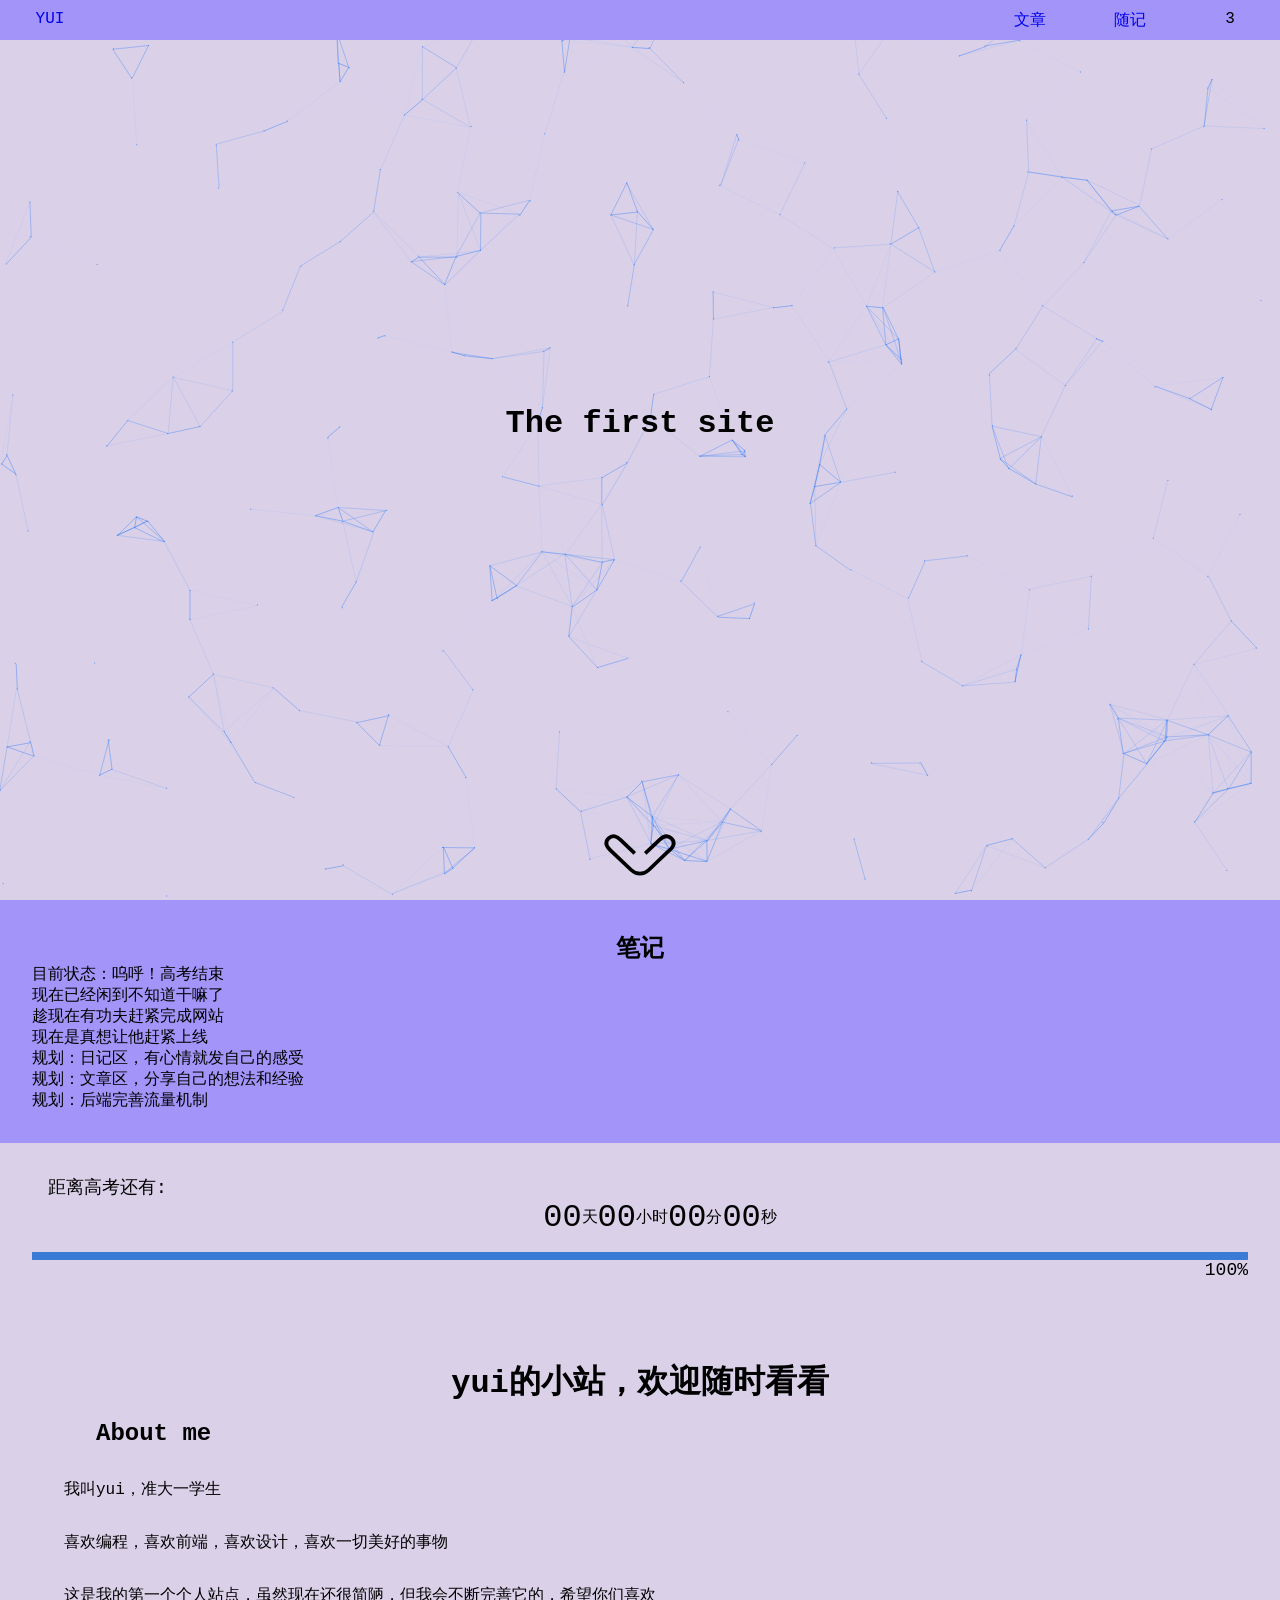
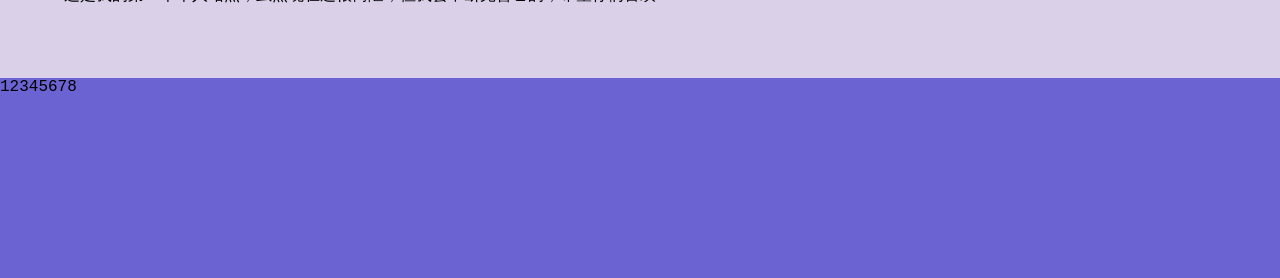
==== index.html @ 3488975b "6" ====
<!DOCTYPE html>
<html xmlns="http://www.w3.org/1999/xhtml" lang="zh">

<head>
    <meta http-equiv="Content-Type" content="text/html; charset=utf-8">
    <link rel="stylesheet" type="text/css" href="/css/animations.css">
    <link rel="stylesheet" type="text/css" href="/css/basic.css">
    <link rel="stylesheet" type="text/css" href="/css/main.css">
    <script type="text/javascript" src="/js/js.js" defer></script>
    <script type="text/javascript" src="/js/daojishi.js" defer></script>
    <title>yui9889</title>
</head>

<body>
    <div class="topnav">
        <ul class="topnav-ul">
            <li style="float: left"><a href="/">YUI</a></li>
            <li>3</li>
            <li><a href="/sayings">随记</a></li>
            <li><a href="/post">文章</a></li>
        </ul>
    </div>


    <div class="wealcome-section">
        <canvas id="cas"></canvas>
        <h1>The first site</h1>
        <img class="wave-arror" src="/img/wave_arrow down.svg" alt="arrow">
    </div>


    <div class="main">
        <div class="active-tip">
            <h2>笔记</h2>
            <p>目前状态：呜呼！高考结束</p>
            <p>现在已经闲到不知道干嘛了</p>
            <p>趁现在有功夫赶紧完成网站</p>
            <p>现在是真想让他赶紧上线</p>
            <p>规划：日记区，有心情就发自己的感受</p>
            <p>规划：文章区，分享自己的想法和经验</p>
            <p>规划：后端完善流量机制</p>
        </div>

        <div class="time-count-down">
            <p >距离高考还有:</p>
            <div class="time-count">
                <p>
                <span class="count-down" id="days">00</span>天
                <span class="count-down" id="hours">00</span>小时
                <span class="count-down" id="minutes">00</span>分
                <span class="count-down" id="seconds">00</span>秒
                </p>
            </div>
            <div class="progress-bar">
                <div id="progress-fill"></div>
            </div>
            <p style="text-align: right;" id="progress-percent">00</p>
        </div>
        <div class="about-me">
            <h2>yui的小站，欢迎随时看看</h2>
            <h3>About me</h3>
            <p>我叫yui，准大一学生</p>
            <p>喜欢编程，喜欢前端，喜欢设计，喜欢一切美好的事物</p>
            <p>这是我的第一个个人站点，虽然现在还很简陋，但我会不断完善它的，希望你们喜欢</p>
        </div>
    </div>
    <div class="footer">
        <p>12345678</p>
    </div>
</body>

</html>
---- css/animations.css ----
@keyframes arror-slow-wave {
    from {
        transform: translate(0,-10px);
    }
    to {
        transform: translate(0,10px);
    }
}

@-webkit-keyframes arror-slow-wave {
    /* Safari and Chrome */
    from {
        -webkit-transform: translate(0,-10px);
    }
    to {
        -webkit-transform: translate(0,10px);
    }
}

@keyframes tip-movein-left {
    from {
        transform: translate(-100vw,0);
    }
    to {
        transform: translate(0,0);
    }
}

@-webkit-keyframes tip-movein-left {
    /* Safari and Chrome */
    from {
        -webkit-transform: translate(-100vw,0);
    }
    to {
        -webkit-transform: translate(0,0);
    }
}

@keyframes tip-movein-right {
    from {
        transform: translate(100vw,0);
    }
    to {
        transform: translate(0,0);
    }
}

@-webkit-keyframes tip-movein-right {
    /* Safari and Chrome */
    from {
        -webkit-transform: translate(100vw,0);
    }
    to {
        -webkit-transform: translate(0,0);
    }
}
---- css/basic.css ----
* {
    padding: 0;
    margin: 0;
}

h1,
h2,
h3,
h4,
h5,
h6,
li {
    text-align: center;
}

body {
    display: grid;
    grid-template-rows: auto 1fr auto;
    /* wealcome-section
        main 
       footer */
    background-size: 100vw 100vh;
    font-family: Menlo, Monaco, 'Courier New', monospace;
    /* background-image: url(/img/background-by-lowpoly.png); */
    background-color: #dad1e9;
    /* background-color: #bbff0f; */
}

a:link {
    text-decoration: none;
}

a:visited {
    text-decoration: none;
}

a:hover {
    text-decoration: none;
    color: #000000;
}

a:active {
    text-decoration: none;
}

/* 以上为初始化 */

/* 菜单栏 */
.topnav{
    z-index: 3;
    position: fixed;
    top: 0;
    left: 0;
}

.topnav-ul {
    list-style-type: none;
    height: 40px;
    width: 100vw;
    background-color: #A294F9;
}

.topnav-ul>li {
    width: 40px;
    height: 20px;
    padding: 10px 30px;
    float: right;
    display: block;
    transition: background-color 0.1s ease-in;
}

.topnav-ul>li:hover {
    background-color: #664fff;
}


/* 固定模版主题内容 */

/* 欢迎页面 */

.wealcome-section {
    grid-row: 1;
}

.wealcome-section>h1 {
    /* 大标题 */
    top: 45vh;
    width: 100vw;
    position: absolute;
}
#cas {
    /* 背景动画画布 */
    /* 使用动画js.js */
    position: absolute;
    top: 0;
    left: 0;
    z-index: -1;
}

/* 主体 */

.main {
    grid-row: 2;
}

.tip {
    /* border-radius: 8px; */
    transition: all 0.3s ease;
    /* position: relative; */
}


.tip:hover {
    background-color: #a294f9;
    transform: translateY(-4px);
    box-shadow: 0px 2px 8px 0;
}

/* 脚注 */

.footer {
    grid-row: 3;
    height: 200px;
    margin-top: 40px;
    background-color: #6c63d2;
}
---- css/main.css ----
.wealcome-section{
    width: 100vw;
    height: 100vh;
    /* 标题文本居中 */
    display: flex;
    justify-content: center;
    align-items: center;
}

.wave-arror {
    top: 90vh;
    width: 100%;
    height: 10vh;
    position: absolute;
    animation: arror-slow-wave 0.5s ease-in;
    animation-iteration-count: infinite;
    animation-direction: alternate;
}
/* 上栏 */

.active-tips>div {
    height: 200px;
    overflow: auto;
}

.active-tip {
    background-color: #A294F9;
    /* animation: tip-movein-left 1s; */
}

/* main */
.main>div{
    padding: 32px;
}

/* 倒计时 */
.time{
    background-color: #4237c4;
}

.time-count-down>p{
    margin-left: 16px;
    font-size: large;
}

.time-count>p{
    margin-left: 40px;
    /* 文本居中 */
    display: flex;
    justify-content: center;
    align-items: center;
}

.count-down{
    font-size: xx-large;
}

.progress-bar{
    width: 100%;
    height: 8px;
    margin-top: 16px;
    background-color: aliceblue;
}

#progress-fill{
    height: 8px;
    font-size: xx-small;
}

/* 个人介绍 */
.about-me>h2{
    font-size: xx-large;
    margin-top: 16px;
    /* margin-left: 64px; */
    text-align: center;
}

.about-me>h3{
    font-size: x-large;
    margin-top: 16px;
    margin-left: 64px;
    text-align: left;
}

.about-me>p{
    margin-left: 32px;
    margin-top: 32px;
    text-align: left;
}
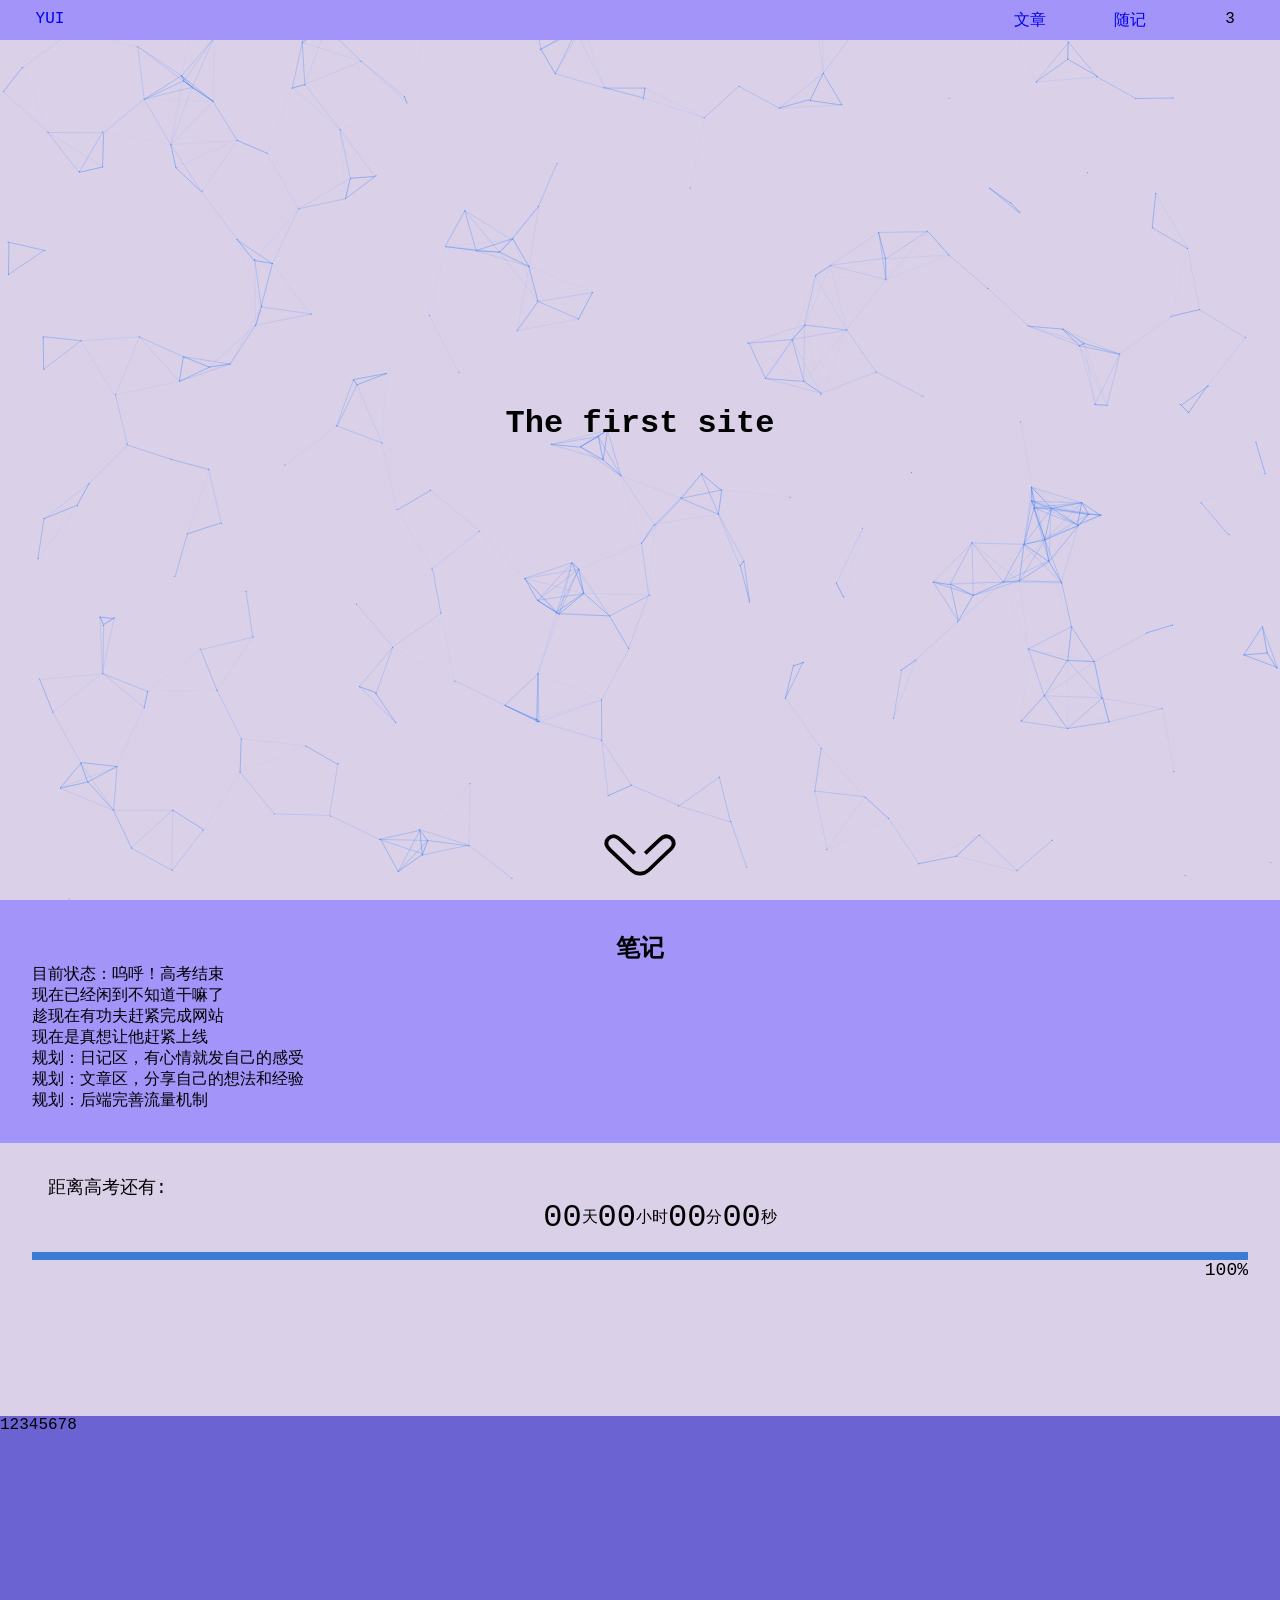
==== commit d7caddd3: "7" ====
--- a/index.html
+++ b/index.html
@@ -57,11 +57,11 @@
             <p style="text-align: right;" id="progress-percent">00</p>
         </div>
         <div class="about-me">
-            <h2>yui的小站，欢迎随时看看</h2>
+            <!-- <h2>yui的小站，欢迎随时看看</h2>
             <h3>About me</h3>
             <p>我叫yui，准大一学生</p>
             <p>喜欢编程，喜欢前端，喜欢设计，喜欢一切美好的事物</p>
-            <p>这是我的第一个个人站点，虽然现在还很简陋，但我会不断完善它的，希望你们喜欢</p>
+            <p>这是我的第一个个人站点，虽然现在还很简陋，但我会不断完善它的，希望你们喜欢</p> -->
         </div>
     </div>
     <div class="footer">
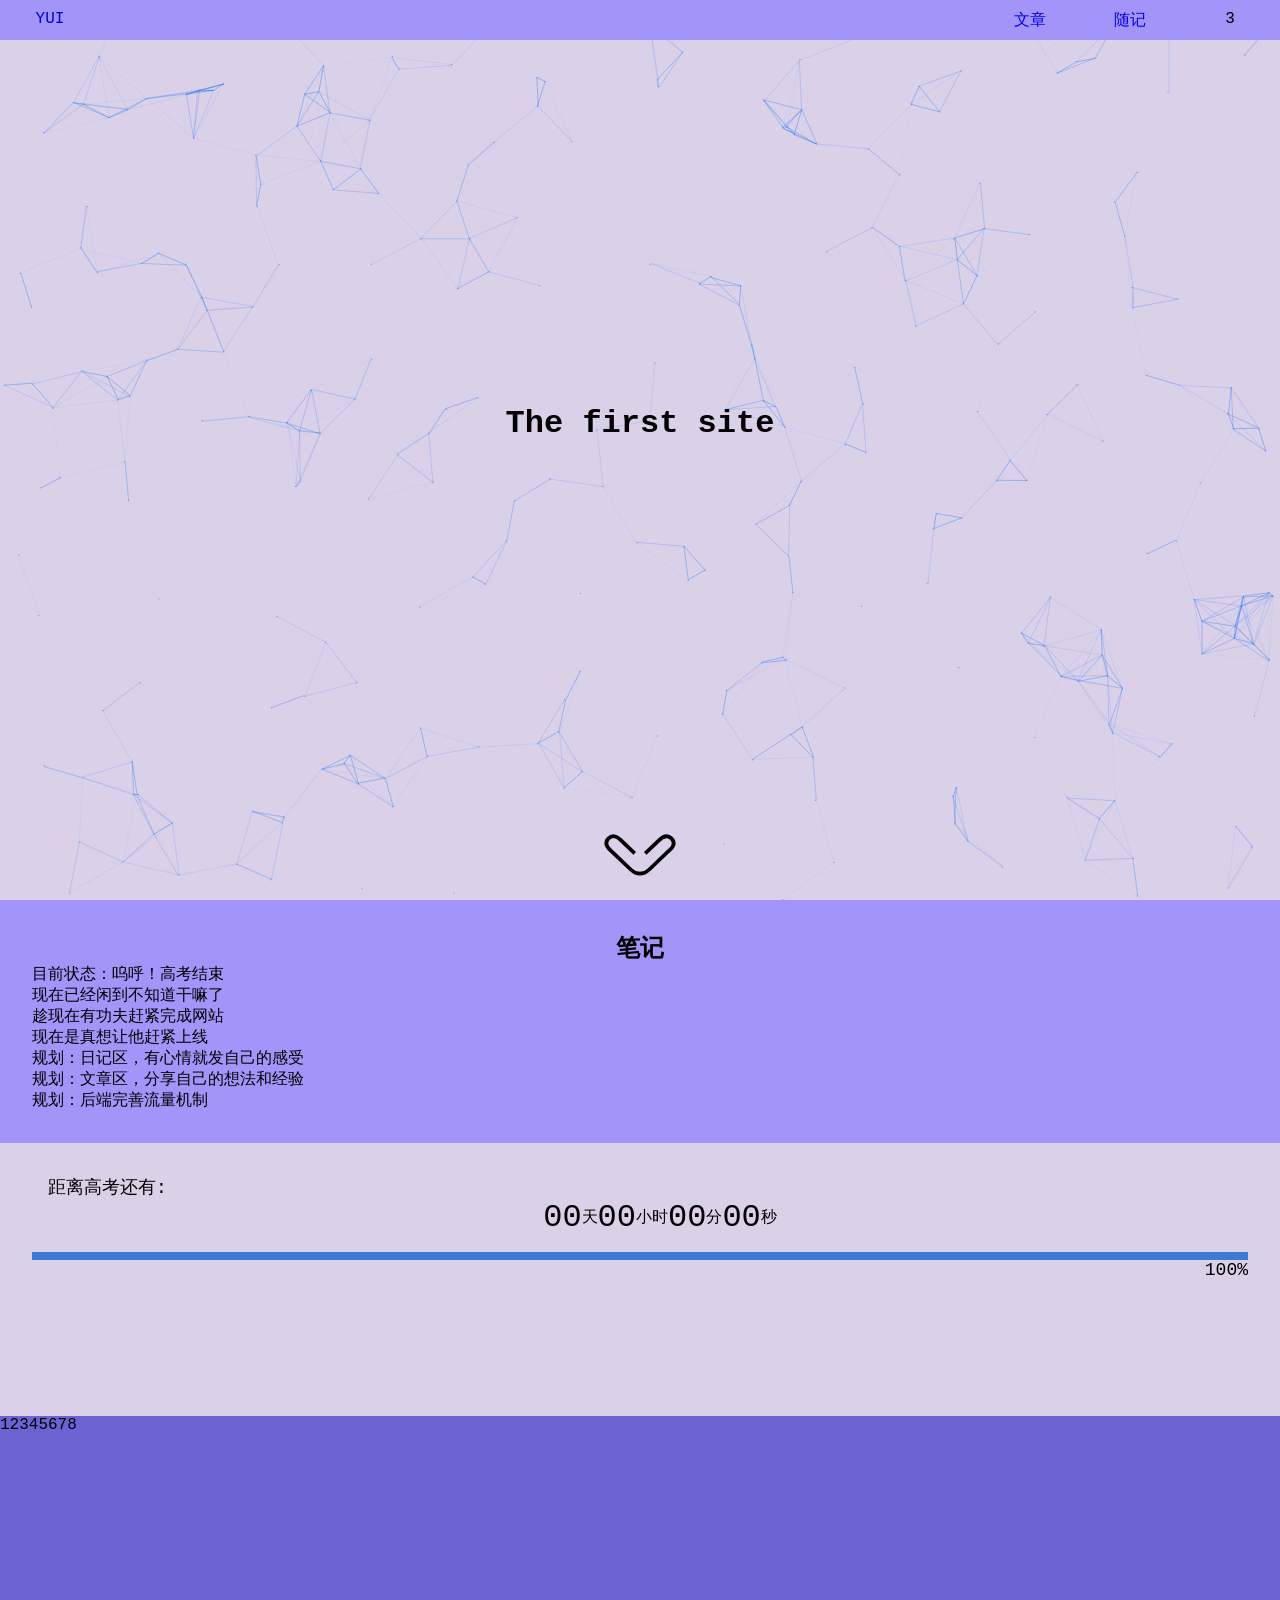
==== commit 8560c9d7: "8" ====
--- a/index.html
+++ b/index.html
@@ -16,8 +16,8 @@
         <ul class="topnav-ul">
             <li style="float: left"><a href="/">YUI</a></li>
             <li>3</li>
-            <li><a href="/sayings">随记</a></li>
-            <li><a href="/post">文章</a></li>
+            <li><a href="/html/sayings.html">随记</a></li>
+            <li><a href="/html/post.html">文章</a></li>
         </ul>
     </div>
 
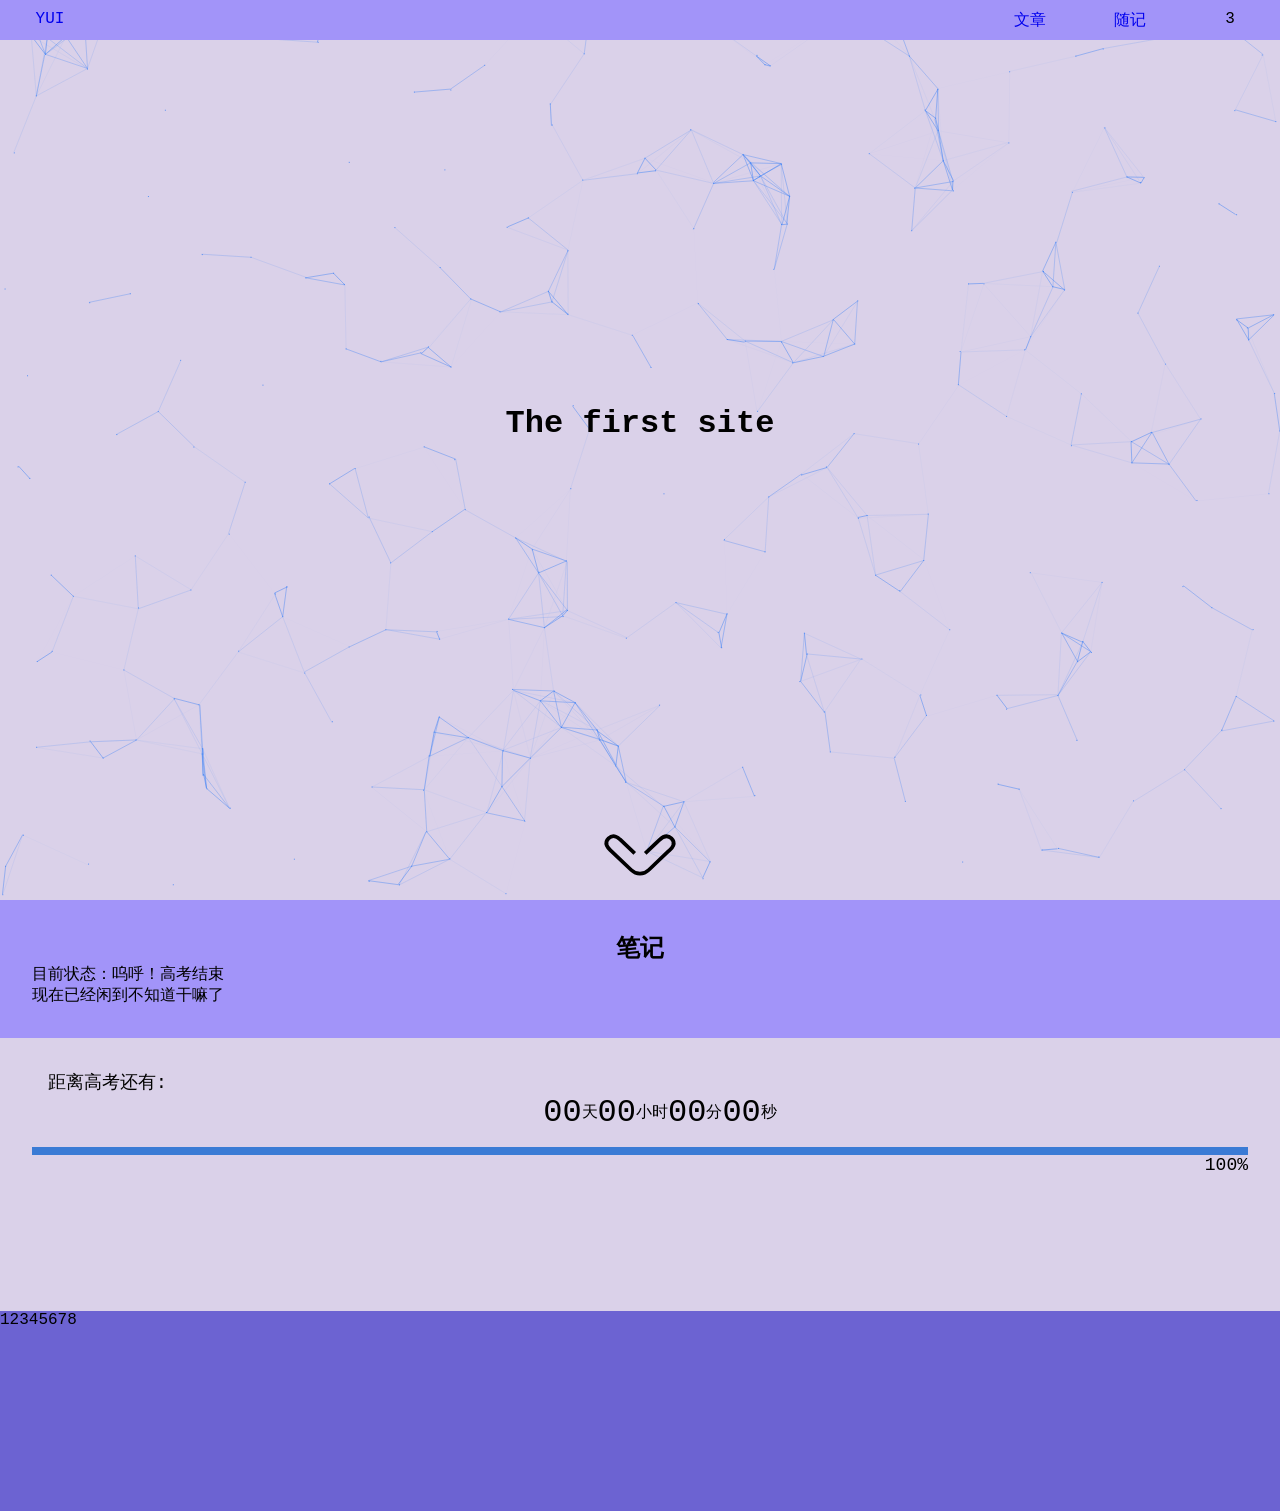
==== commit b3be3e0d: "10" ====
--- a/index.html
+++ b/index.html
@@ -34,11 +34,6 @@
             <h2>笔记</h2>
             <p>目前状态：呜呼！高考结束</p>
             <p>现在已经闲到不知道干嘛了</p>
-            <p>趁现在有功夫赶紧完成网站</p>
-            <p>现在是真想让他赶紧上线</p>
-            <p>规划：日记区，有心情就发自己的感受</p>
-            <p>规划：文章区，分享自己的想法和经验</p>
-            <p>规划：后端完善流量机制</p>
         </div>
 
         <div class="time-count-down">
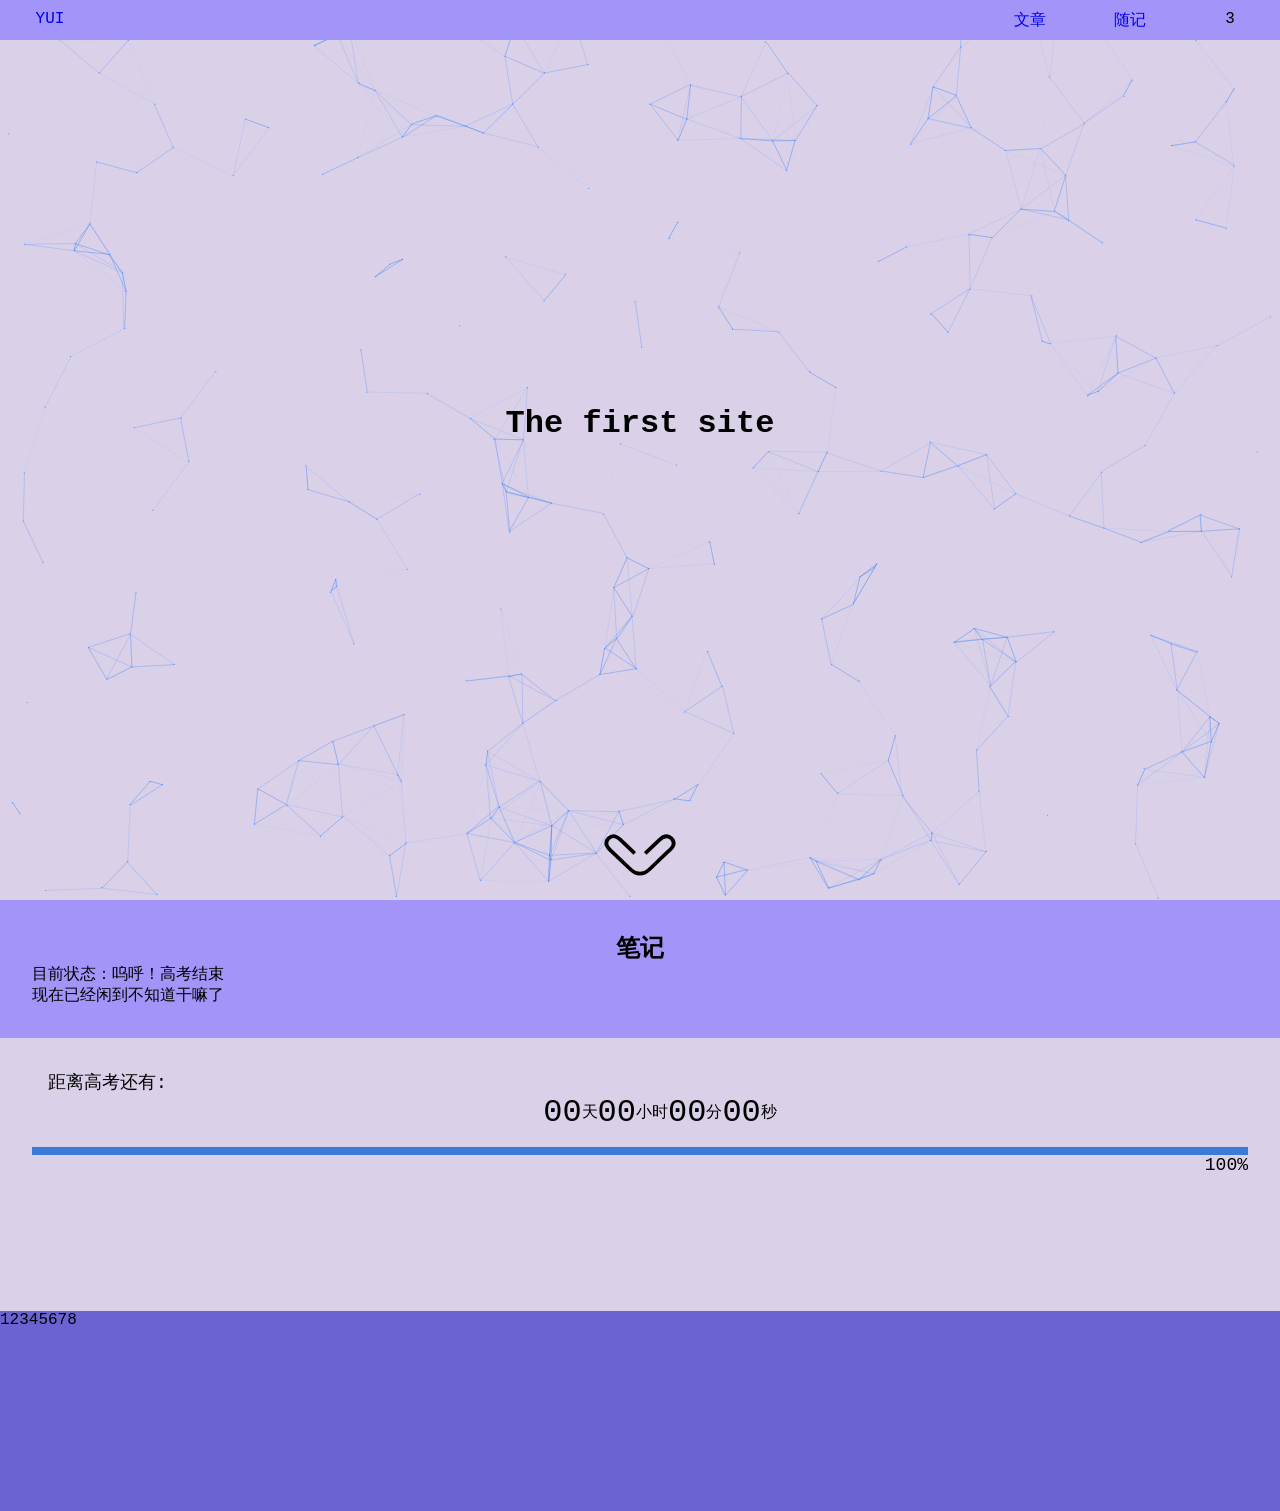
==== commit 47653b2c: "11" ====
--- a/index.html
+++ b/index.html
@@ -17,7 +17,7 @@
             <li style="float: left"><a href="/">YUI</a></li>
             <li>3</li>
             <li><a href="/html/sayings.html">随记</a></li>
-            <li><a href="/html/post.html">文章</a></li>
+            <li><a href="/html/posts.html">文章</a></li>
         </ul>
     </div>
 
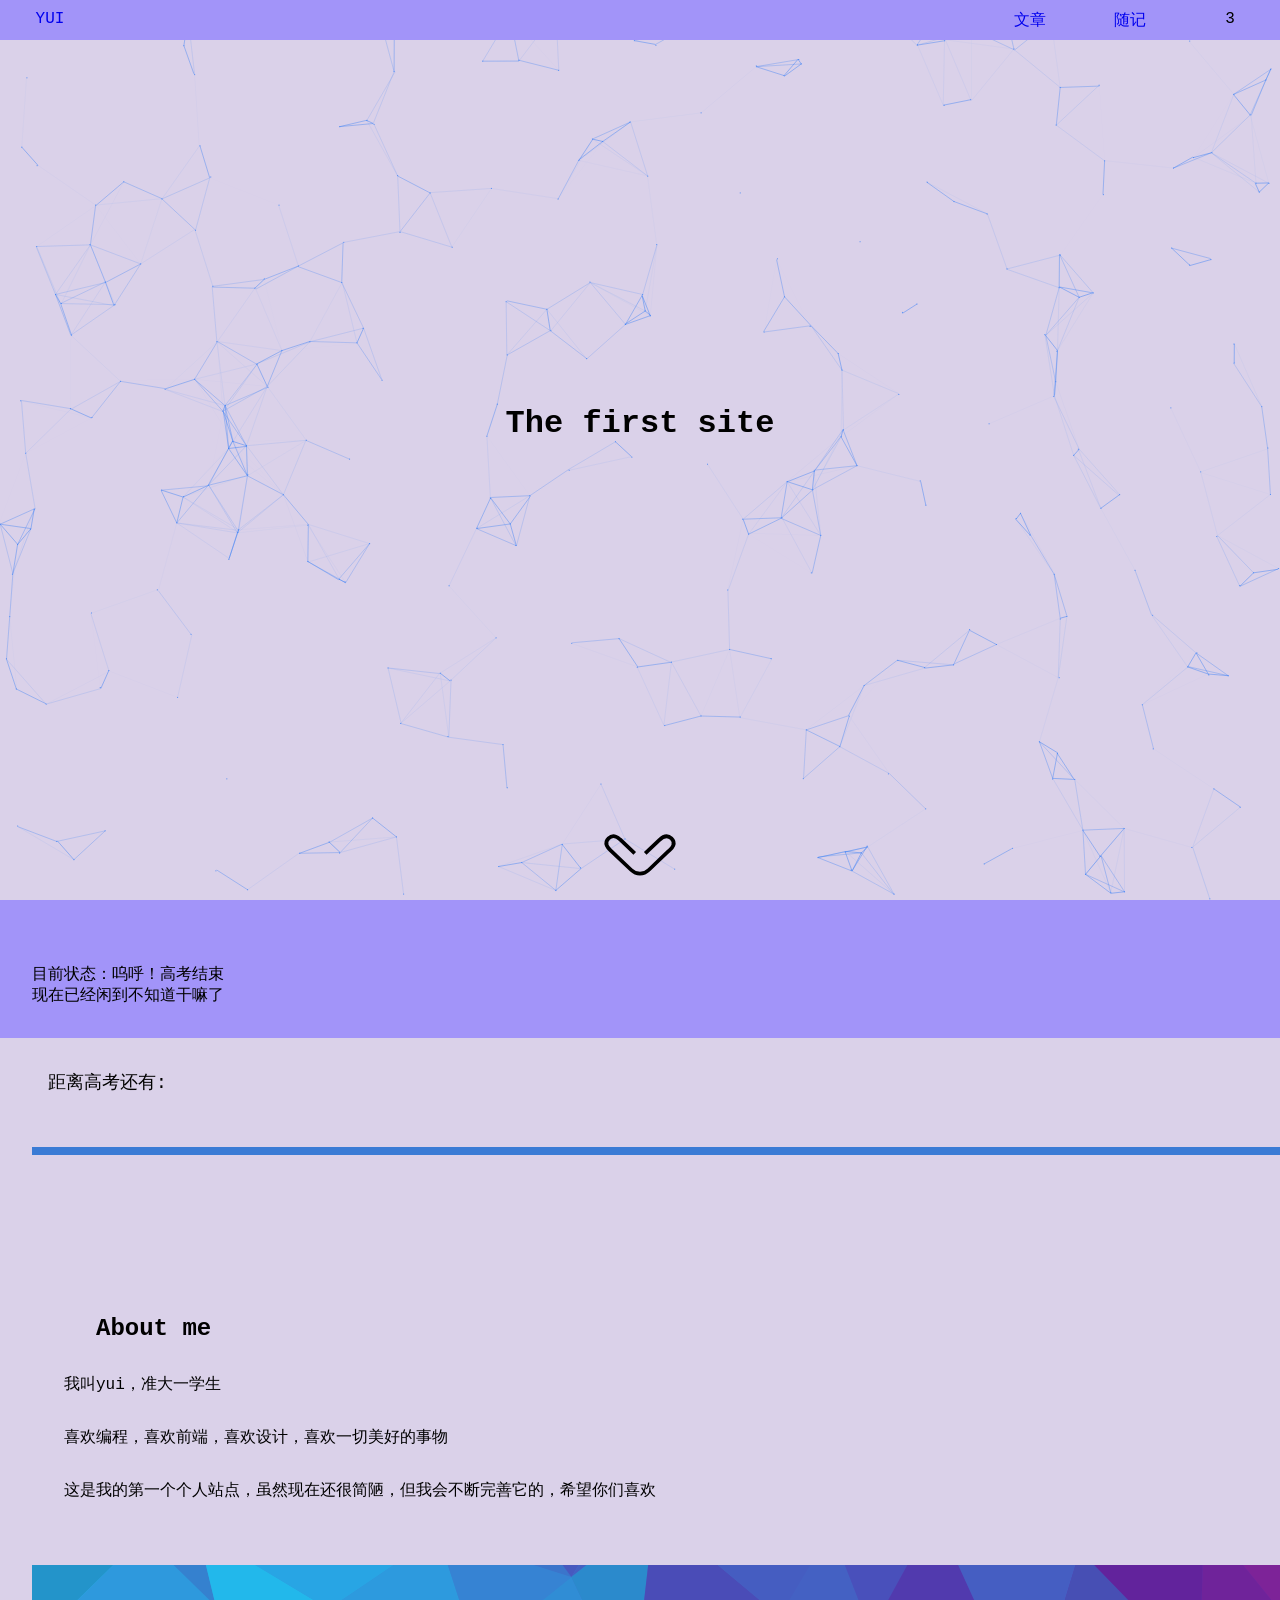
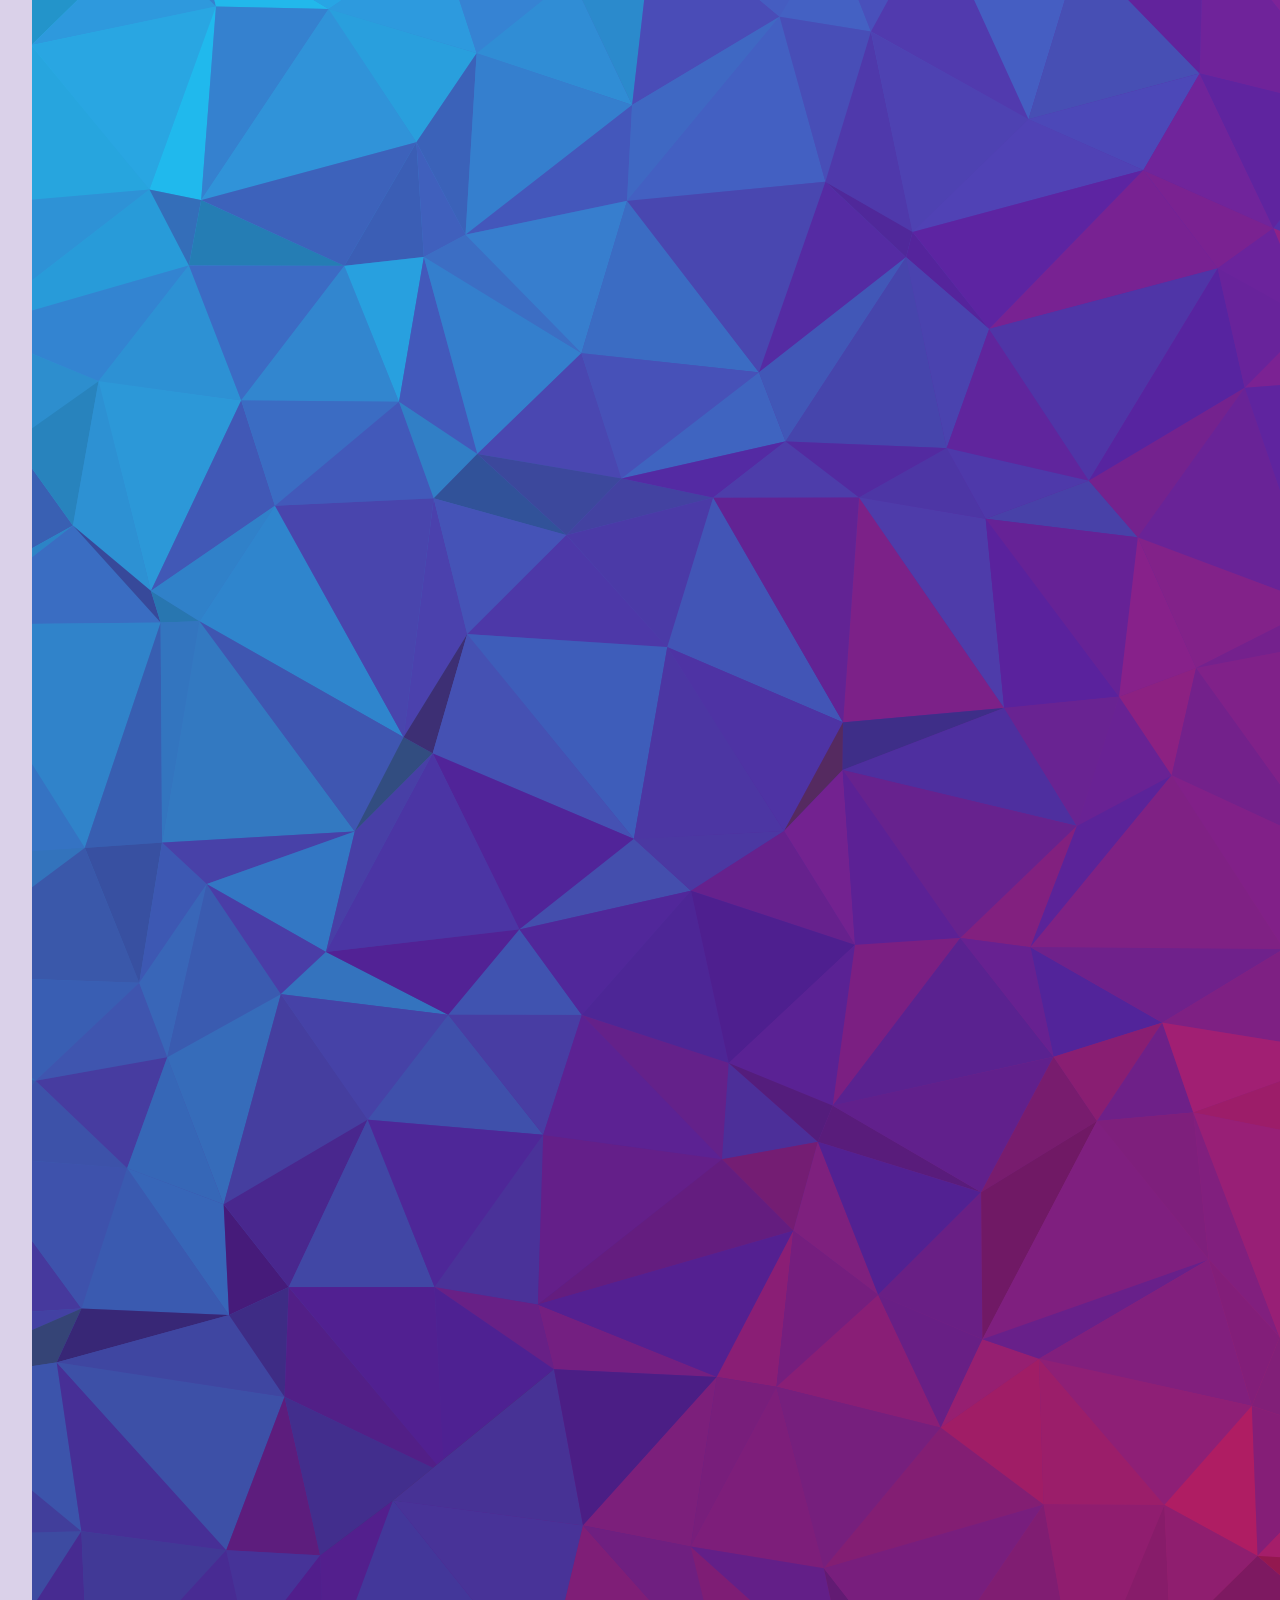
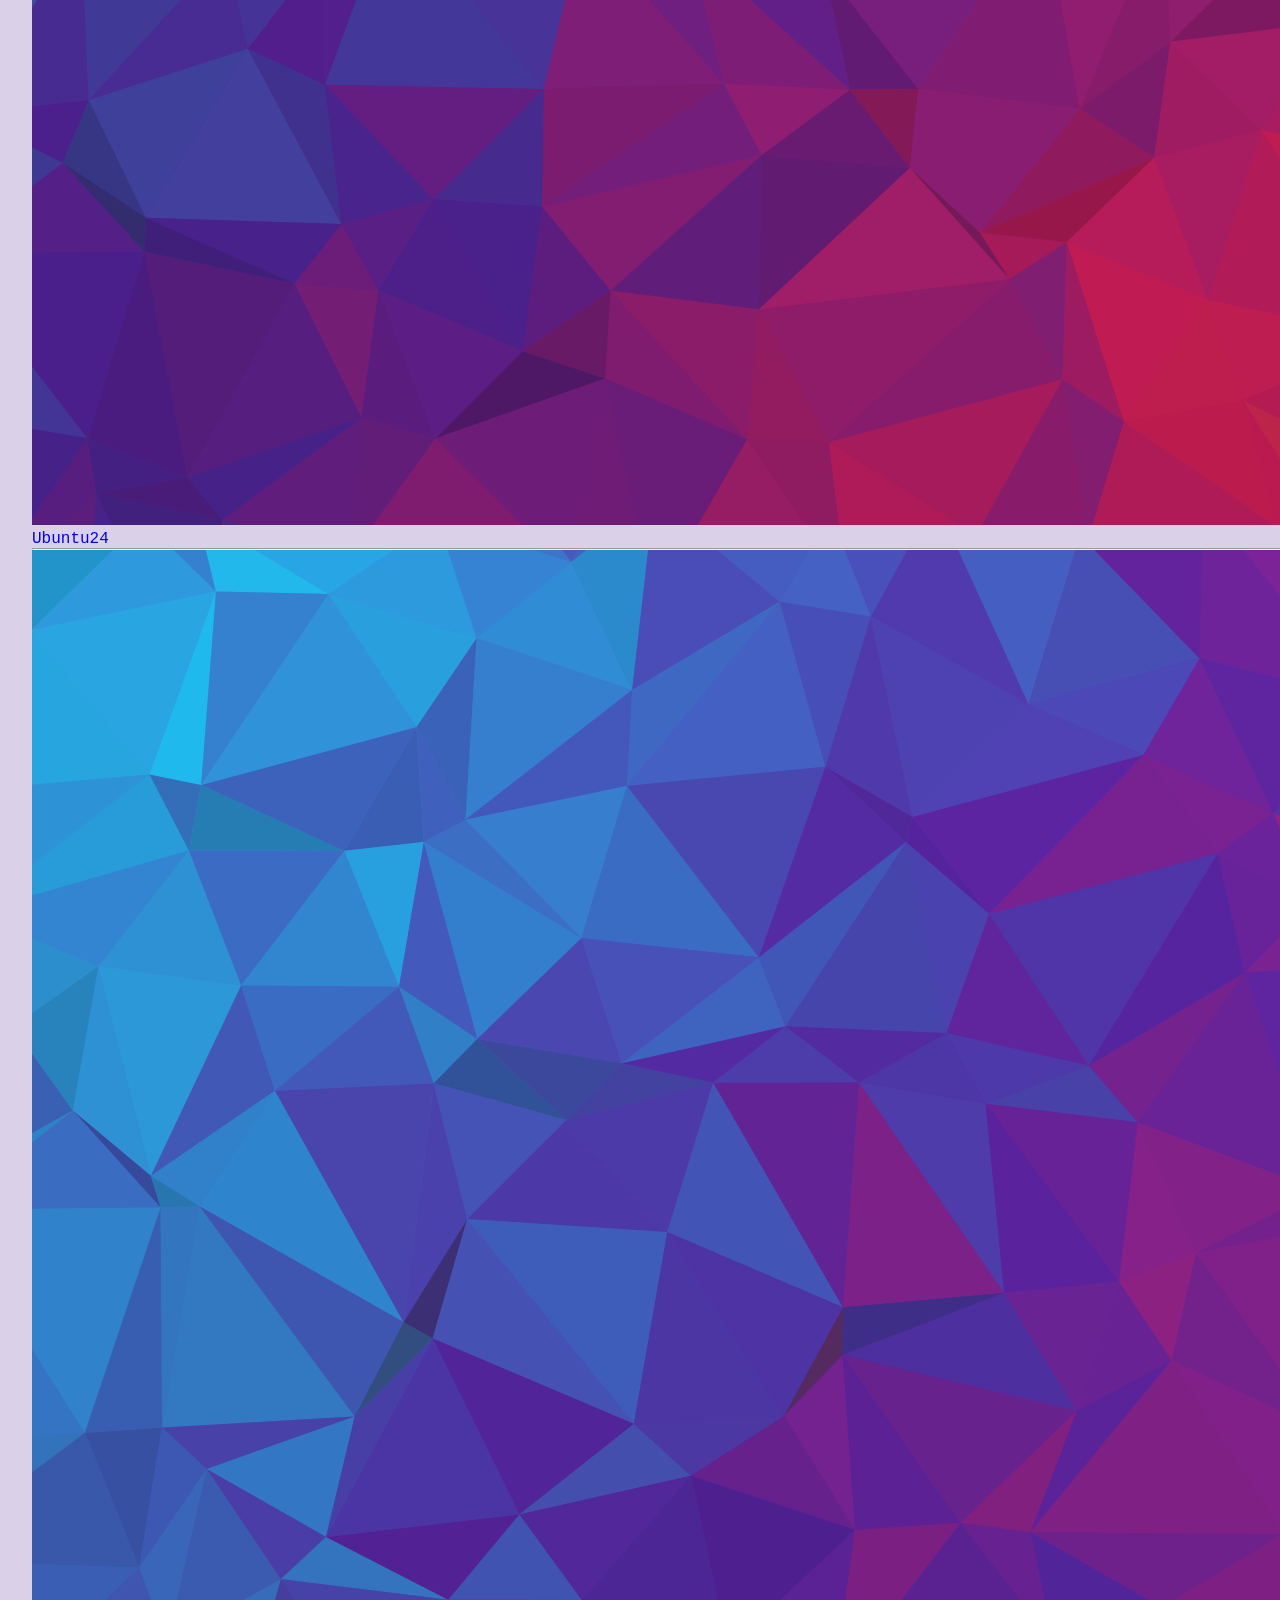
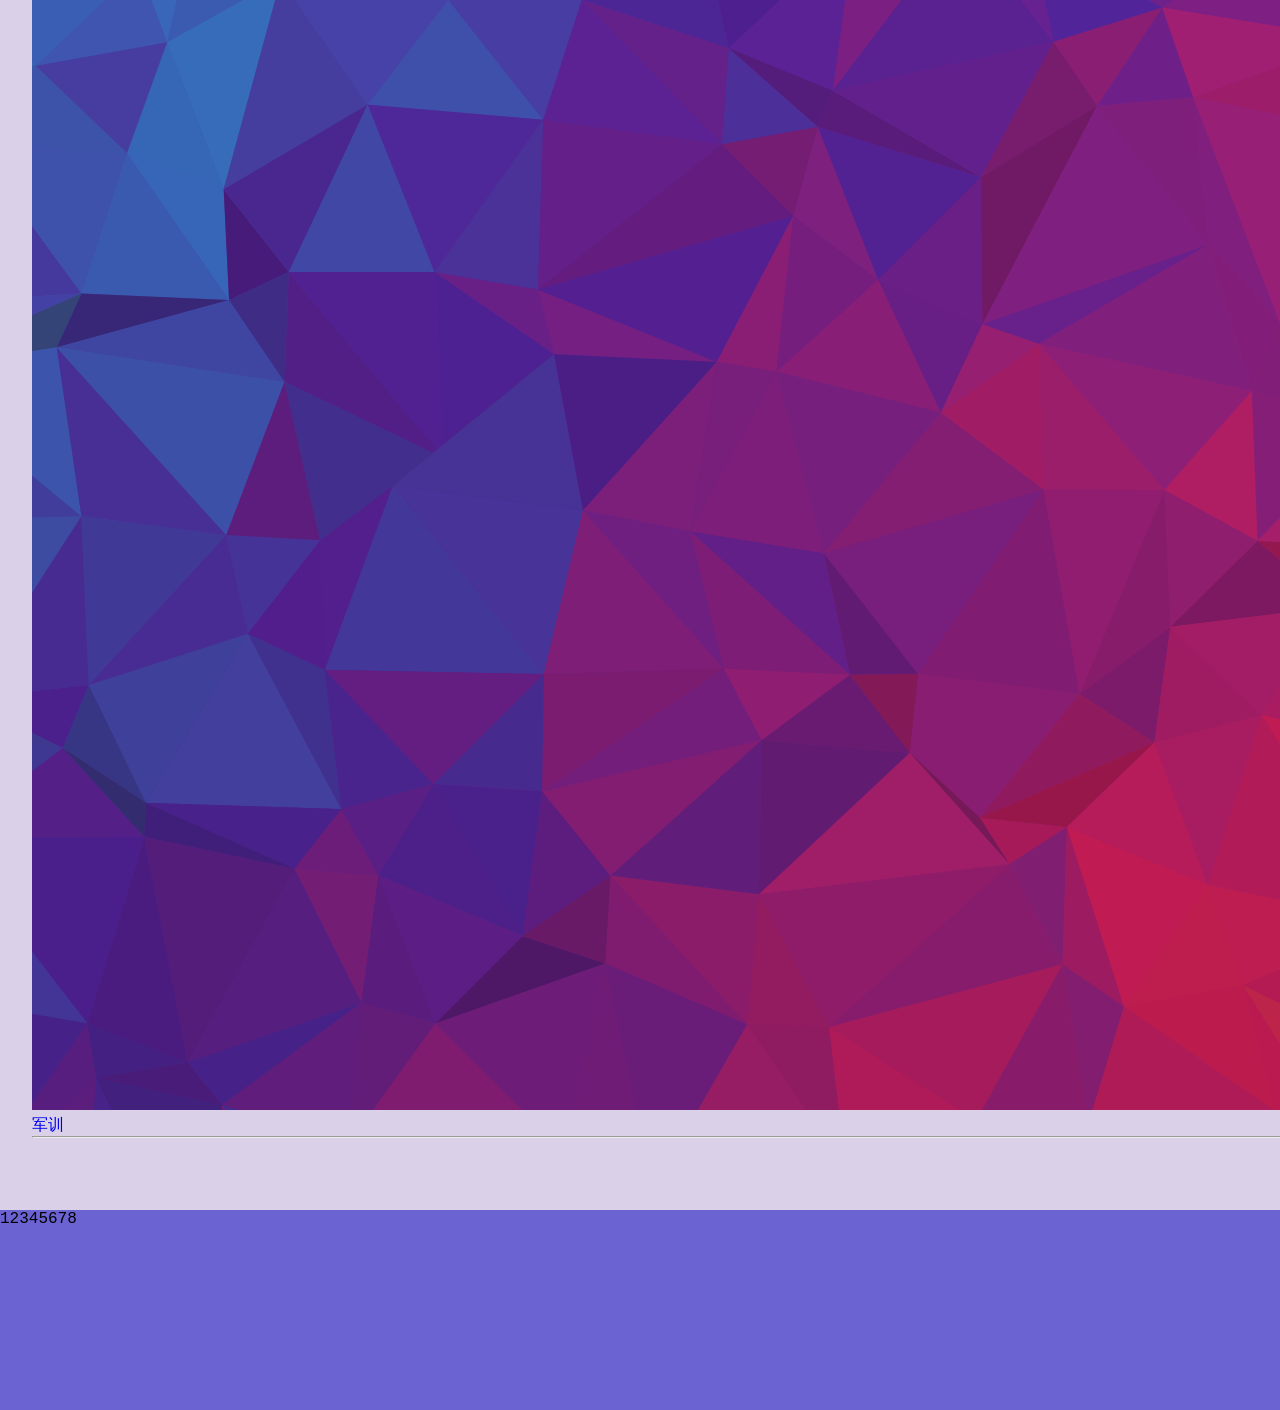
==== commit 1fba8fab: "12" ====
--- a/index.html
+++ b/index.html
@@ -37,13 +37,13 @@
         </div>
 
         <div class="time-count-down">
-            <p >距离高考还有:</p>
+            <p>距离高考还有:</p>
             <div class="time-count">
                 <p>
-                <span class="count-down" id="days">00</span>天
-                <span class="count-down" id="hours">00</span>小时
-                <span class="count-down" id="minutes">00</span>分
-                <span class="count-down" id="seconds">00</span>秒
+                    <span class="count-down" id="days">00</span>天
+                    <span class="count-down" id="hours">00</span>小时
+                    <span class="count-down" id="minutes">00</span>分
+                    <span class="count-down" id="seconds">00</span>秒
                 </p>
             </div>
             <div class="progress-bar">
@@ -52,11 +52,36 @@
             <p style="text-align: right;" id="progress-percent">00</p>
         </div>
         <div class="about-me">
-            <!-- <h2>yui的小站，欢迎随时看看</h2>
+            <h2>yui的小站，欢迎随时看看</h2>
             <h3>About me</h3>
             <p>我叫yui，准大一学生</p>
             <p>喜欢编程，喜欢前端，喜欢设计，喜欢一切美好的事物</p>
-            <p>这是我的第一个个人站点，虽然现在还很简陋，但我会不断完善它的，希望你们喜欢</p> -->
+            <p>这是我的第一个个人站点，虽然现在还很简陋，但我会不断完善它的，希望你们喜欢</p>
+        </div>
+        <div class="posts">
+            <div class="post-tip tip">
+                <div class="post_img">
+                    <a href="/Posts/2026-1-2.html">
+                        <img class="post_img" src="/img/background-by-lowpoly.png">
+                    </a>
+                </div>
+                <div class="post_info">
+                    <a class="post_title" href="/Posts/2026-1-2.html">Ubuntu24</a>
+                </div>
+            </div>
+            <hr>
+
+            <div class="post-tip tip">
+                <div class="post_img">
+                    <a href="/Posts/2026-1-2.html">
+                        <img class="post_img" src="/img/background-by-lowpoly.png">
+                    </a>
+                </div>
+                <div class="post_info">
+                    <a class="post_title" href="/Posts/2026-1-2.html">军训</a>
+                </div>
+            </div>
+            <hr>
         </div>
     </div>
     <div class="footer">
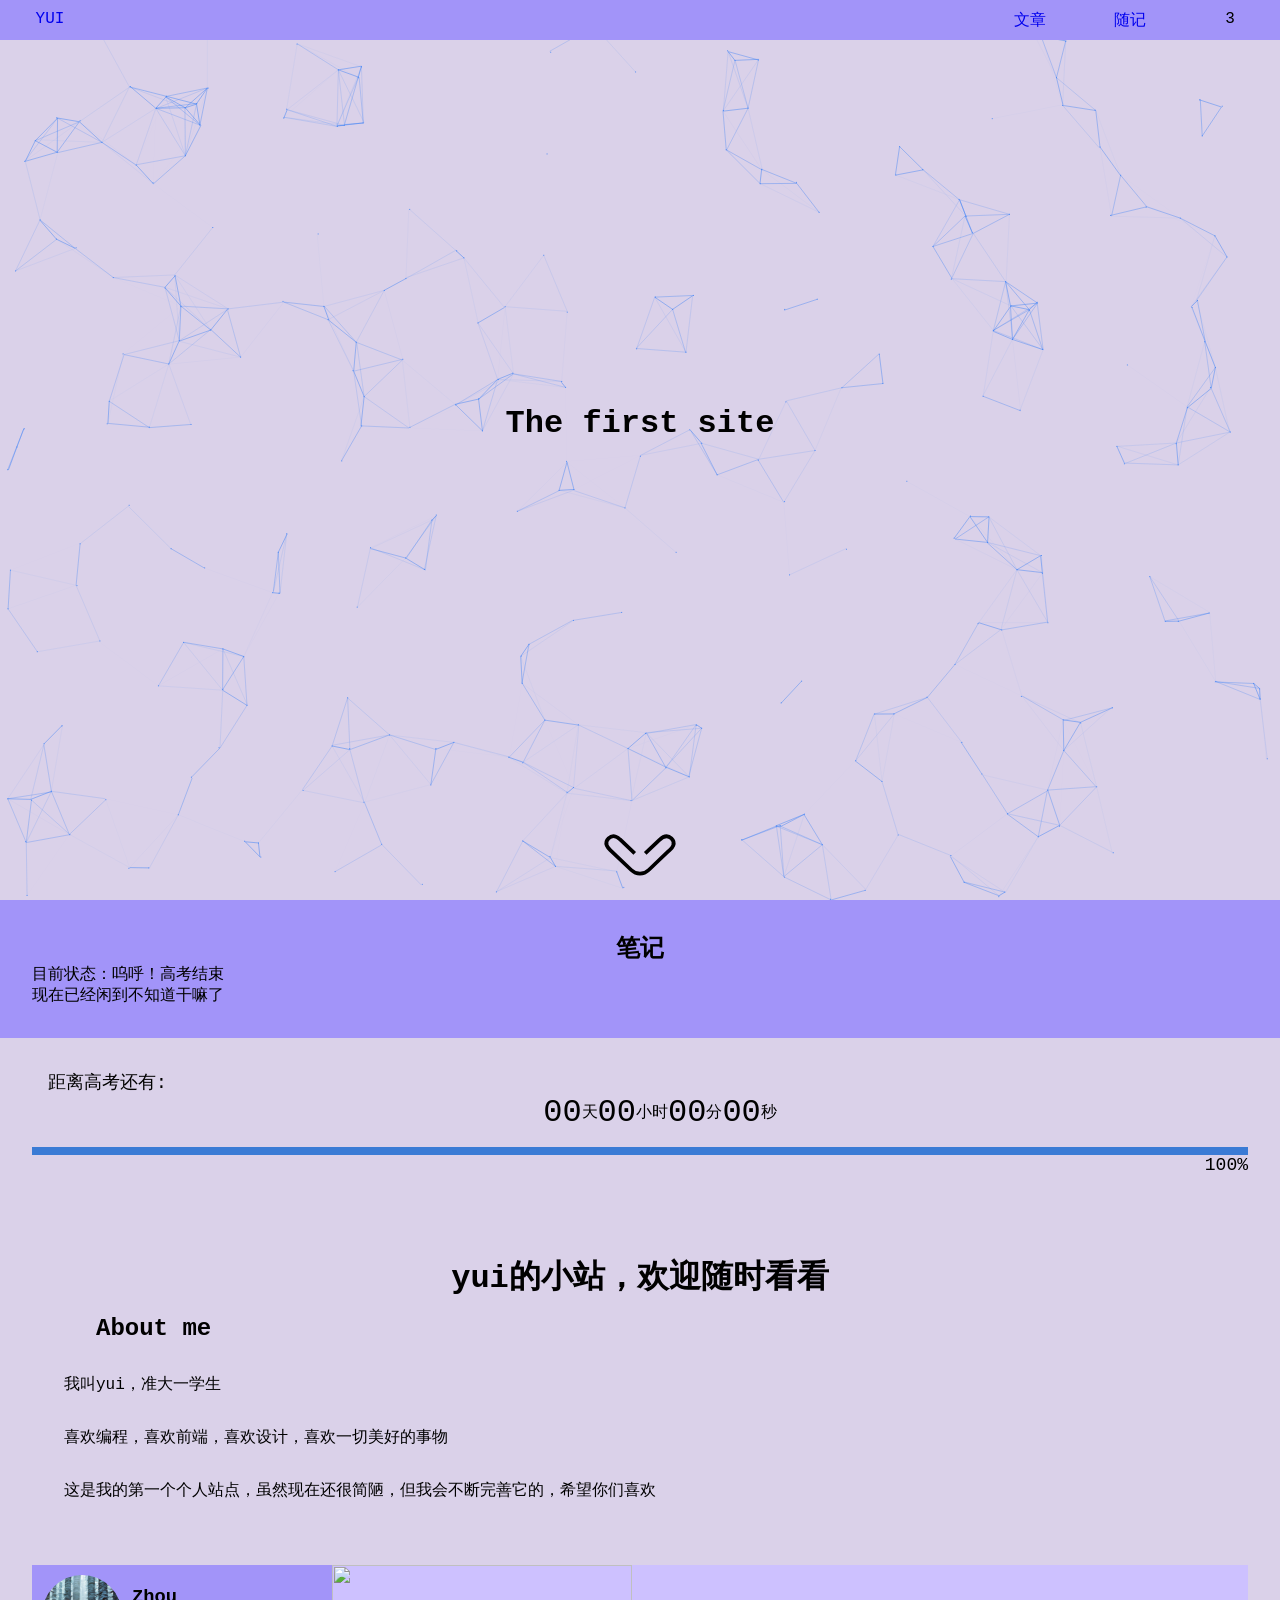
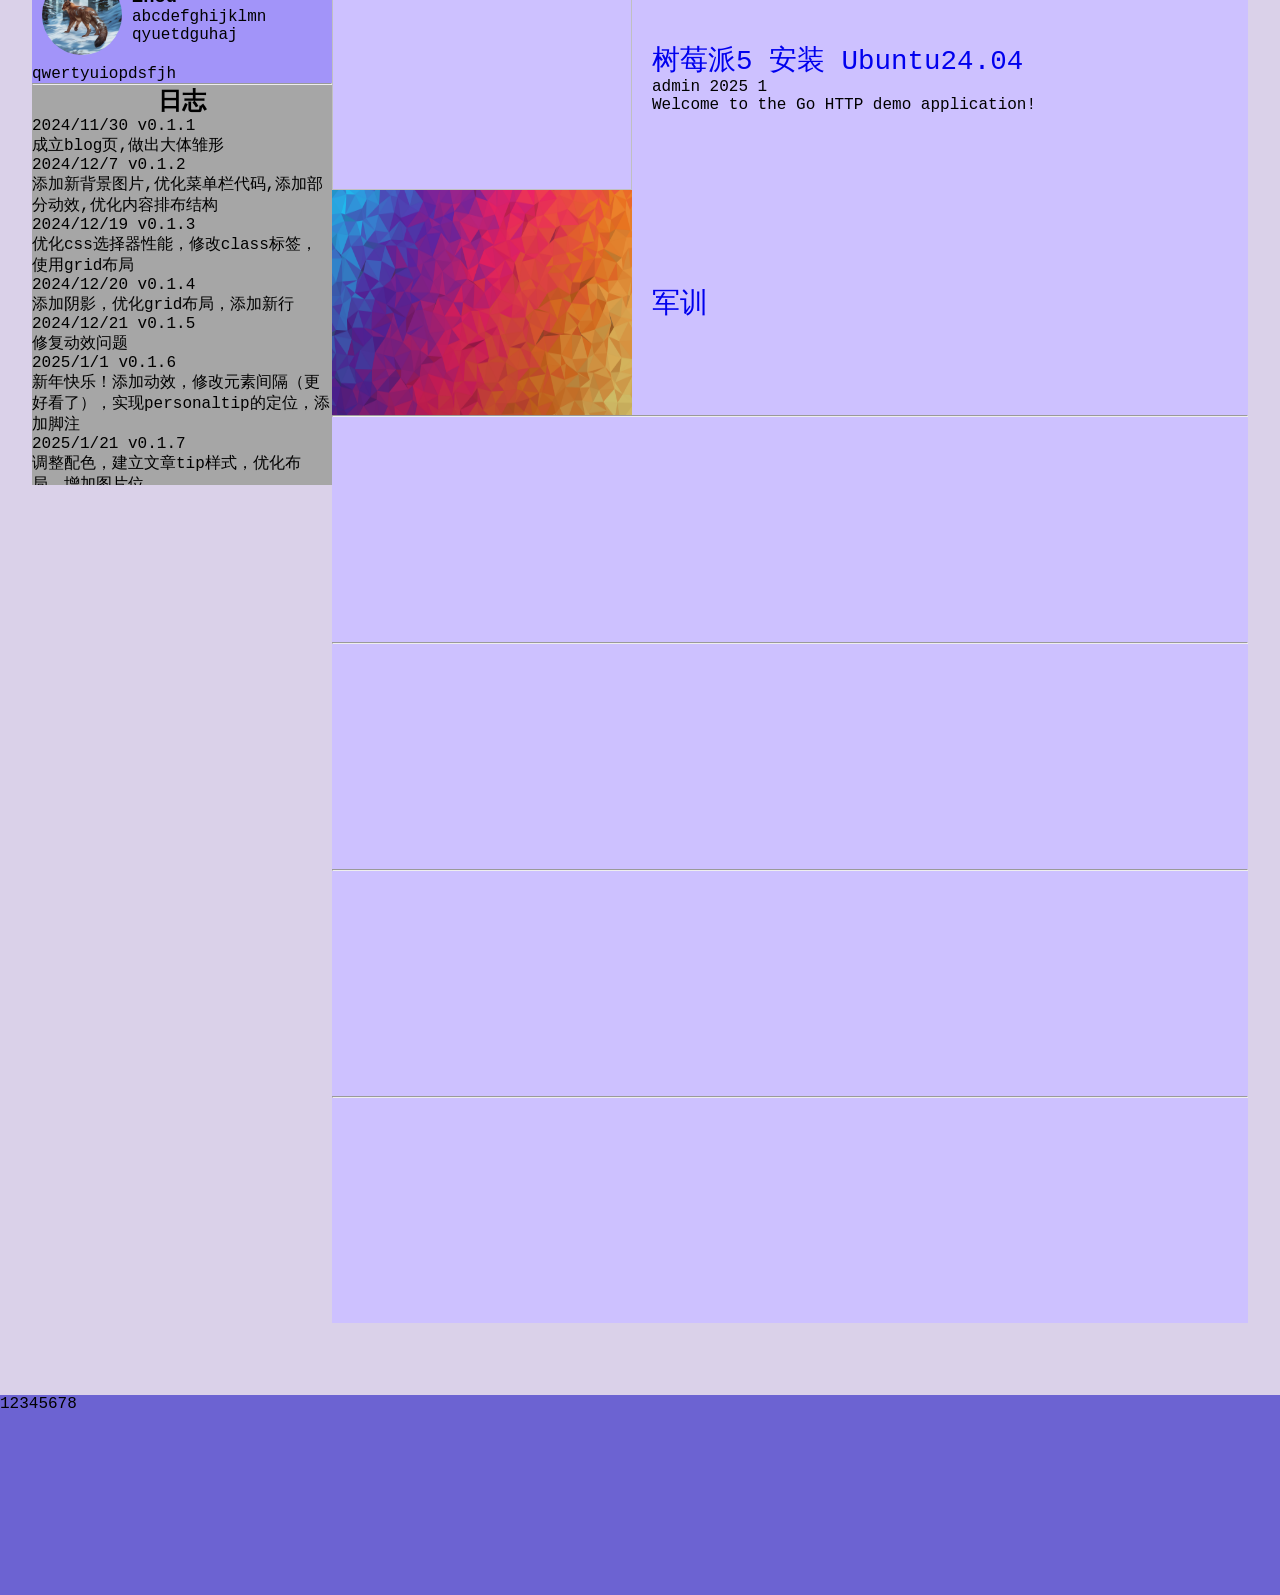
==== commit 693ca746: "13" ====
--- a/index.html
+++ b/index.html
@@ -35,7 +35,6 @@
             <p>目前状态：呜呼！高考结束</p>
             <p>现在已经闲到不知道干嘛了</p>
         </div>
-
         <div class="time-count-down">
             <p>距离高考还有:</p>
             <div class="time-count">
@@ -58,30 +57,114 @@
             <p>喜欢编程，喜欢前端，喜欢设计，喜欢一切美好的事物</p>
             <p>这是我的第一个个人站点，虽然现在还很简陋，但我会不断完善它的，希望你们喜欢</p>
         </div>
-        <div class="posts">
-            <div class="post-tip tip">
-                <div class="post_img">
-                    <a href="/Posts/2026-1-2.html">
-                        <img class="post_img" src="/img/background-by-lowpoly.png">
-                    </a>
+        <div class="divforpost">
+            <div class="leftside">
+                <div class="usr_msg">
+                    <div class="usr_name_photo">
+                        <img class="usr_photo" src="/img/1532681846.png" alt="usr_photo">
+                        <div class="usr_name">
+                            <h3>Zhou</h3>
+                            <p>abcdefghijklmn</p>
+                            <p>qyuetdguhaj</p>
+                        </div>
+                    </div>
+                    <p>qwertyuiopdsfjh</p>
                 </div>
-                <div class="post_info">
-                    <a class="post_title" href="/Posts/2026-1-2.html">Ubuntu24</a>
+                <hr>
+                <div class="journal">
+                    <h2>日志</h2>
+                    <p>2024/11/30 v0.1.1</p>
+                    <p>成立blog页,做出大体雏形</p>
+                    <p>2024/12/7 v0.1.2</p>
+                    <p>添加新背景图片,优化菜单栏代码,添加部分动效,优化内容排布结构</p>
+                    <p>2024/12/19 v0.1.3</p>
+                    <p>优化css选择器性能，修改class标签，使用grid布局</p>
+                    <p>2024/12/20 v0.1.4</p>
+                    <p>添加阴影，优化grid布局，添加新行</p>
+                    <p>2024/12/21 v0.1.5</p>
+                    <p>修复动效问题</p>
+                    <p>2025/1/1 v0.1.6</p>
+                    <p>新年快乐！添加动效，修改元素间隔（更好看了），实现personaltip的定位，添加脚注</p>
+                    <p>2025/1/21 v0.1.7</p>
+                    <p>调整配色，建立文章tip样式，优化布局，增加图片位</p>
+                    <p>2025/1/28 v0.1.8</p>
+                    <p>文章添加flex布局，修改文章标题布局，修改css代码排布位置</p>
+                    <p>2025/2/7 v0.1.9</p>
+                    <p>文章标题完成，修复放大比例问题，修改部分class名,active-tips使用grid</p>
+                    <p>2025/2/12 v0.1.10</p>
+                    <p>又修改一遍css，实现模块化功能</p>
+                    <p>2025/8/1 v0.1.11</p>
+                    <p>半年没动过了，重新修改了设计，需要找时间重构一下，要减少无用代码和css文件，修改class名方便理解，做好移植到服务器的准备</p>
+                    <p>2025/8/3 v0.1.12</p>
+                    <p>简单修改了头像显示样式</p>
+                    <p>2025/10/2 v0.2.1</p>
+                    <p>成功添加了go服务后端，可以独立运行了</p>
+                    <p>2025/10/6 v0.2.2</p>
+                    <p>继续修改页面，解决leftside定位问题</p>
+                    <p>2025/10/18 v0.2.3</p>
+                    <p>完善超链接使用</p>
+                    <p>2025/12/19 v0.2.4</p>
+                    <p>小修改，没什么变动</p>
+                    <p>2025/12/29 v0.2.5</p>
+                    <p>添加动态headline，重命名class名 artical —> post</p>
+                    <p>下一步添加高考倒计时和分离出个人介绍页与blog页，</p>
+                    <p>添加以文件夹为索引的文件系统（文件夹打包一篇blog所有内容，运行时通过文件夹名建立索引）</p>
+                    <p>2025/12/31 v0.2.6</p>
+                    <p>给main.go加了互斥锁和模板重载功能，写了下readme</p>
+                    <p>2026/1/1 v0.2.7</p>
+                    <p>新年快乐！重构了网站使用逻辑</p>
+                    <p>2026/2/9 v0.2.8</p>
+                    <p>完成文章页的内容显示，需要进一步优化显示</p>
+                    <p>2026/2/13 v0.2.9</p>
+                    <p>添加了倒计时功能，改了点配色，加了点注释</p>
+                    <p>2026/2/20 v0.2.10</p>
+                    <p>加了一点post.html样式</p>
+                    <p>2026/6/14 v0.2.11</p>
+                    <p>优化了样式，html页面放static里了，把md渲染js下载到本地，下一步制作main页面介绍和脚注</p>
+                    <p>2026/7/23 v0.2.12</p>
+                    <p>没想到一个多月没碰了，完成了随记页面的大纲，下一步是做好后端，准备好上线应该有的流量控制</p>
+                    <p>2026/7/24 v0.2.13</p>
+                    <p>添加了文章的缓存机制</p>
                 </div>
             </div>
-            <hr>
+            <div class="posts">
+                <div class="post-tip tip">
+                    <div class="post_img">
+                        <a href="/Posts/2026-1-3-%e7%ac%ac%e4%b8%80%e7%af%87blog">
+                            <img class="post_img" src="/static/img/background-by-lowpoly.png">
+                        </a>
+                    </div>
+                    <div class="post_info">
+                        <a class="post_title" href="/Posts/2026-1-3-%e7%ac%ac%e4%b8%80%e7%af%87blog">树莓派5 安装
+                            Ubuntu24.04</a>
+                        <p>admin 2025 1</p>
+                        <p>Welcome to the Go HTTP demo application!</p>
+                    </div>
+                </div>
 
-            <div class="post-tip tip">
-                <div class="post_img">
-                    <a href="/Posts/2026-1-2.html">
-                        <img class="post_img" src="/img/background-by-lowpoly.png">
-                    </a>
+                <div class="post-tip tip">
+                    <div class="post_img">
+                        <a href="/Posts/2026-9-18.html">
+                            <img class="post_img" src="/img/background-by-lowpoly.png">
+                        </a>
+                    </div>
+                    <div class="post_info">
+                        <a class="post_title" href="/Posts/2026-9-18.html">军训</a>
+                    </div>
                 </div>
-                <div class="post_info">
-                    <a class="post_title" href="/Posts/2026-1-2.html">军训</a>
+                <hr>
+                <div class="post-tip tip">
+                </div>
+                <hr>
+                <div class="post-tip tip">
+                </div>
+                <hr>
+                <div class="post-tip tip">
+                </div>
+                <hr>
+                <div class="post-tip tip">
                 </div>
             </div>
-            <hr>
         </div>
     </div>
     <div class="footer">
--- a/css/main.css
+++ b/css/main.css
@@ -86,4 +86,102 @@
     margin-left: 32px;
     margin-top: 32px;
     text-align: left;
+}
+
+/* divforpost用于建立leftside和posts格式 */
+.divforpost{
+    display: grid;
+    grid-template-columns: 300px 1fr;
+}
+
+.leftside {
+    top: 40px;
+    position: sticky;
+    grid-row: 1 / -1;
+    align-self: start;
+}
+.usr_msg {
+    /* 个人信息 */
+    grid-row: 1;
+    height: auto;
+    top: 40px;
+    /* text-align: center; */
+    background-color: #A294F9;
+    /* animation: tip-movein-left 1s ease; */
+}
+
+.usr_name_photo {
+    display: flex;
+    align-items: center;
+}
+
+.usr_photo {
+    /* 头像 */
+    margin: 10px;
+    width: 80px;
+    height: 80px;
+    text-align: left;
+    display: inline;
+    flex-shrink: 0;
+    border-radius: 50%;
+}
+
+.usr_name>p {
+    display: inline;
+}
+
+.usr_name>h3 {
+    text-align: left;
+}
+
+.journal {
+    top: 240px;
+    height: 400px;
+    /* position: sticky; */
+    overflow: auto;
+    background-color: #a6a6a6;
+    /* animation: tip-movein-right 1s; */
+}
+
+.posts {
+    /* 文章列表 */
+    display: flex;
+    flex-direction: column;
+    grid-column: 2 3;
+}
+
+.post-tip {
+    height: 225px;
+    /* margin-bottom: 16px; */
+    border-bottom-width: 1px;
+    display: flex;
+    align-items: center;
+    background-color: #CDC1FF;
+    /* animation: tip-movein-right 1s; */
+}
+
+.post_img {
+    /* 配图 */
+    width: min(35%, 300px);
+    /* 宽度占比 */
+    height: 100%;
+}
+
+img.post_img {
+    width: 100%;
+    /* border-radius: 8px 0 0 8px;圆角 */
+}
+
+.post_info {
+    flex-grow: 1;
+    /* 有问题改为width */
+    /* width: 65%; */
+    padding: 0 20px;
+    display: block;
+}
+
+.post_title {
+    /* 文章标题 */
+    text-align: left;
+    font-size: 1.72em;
 }
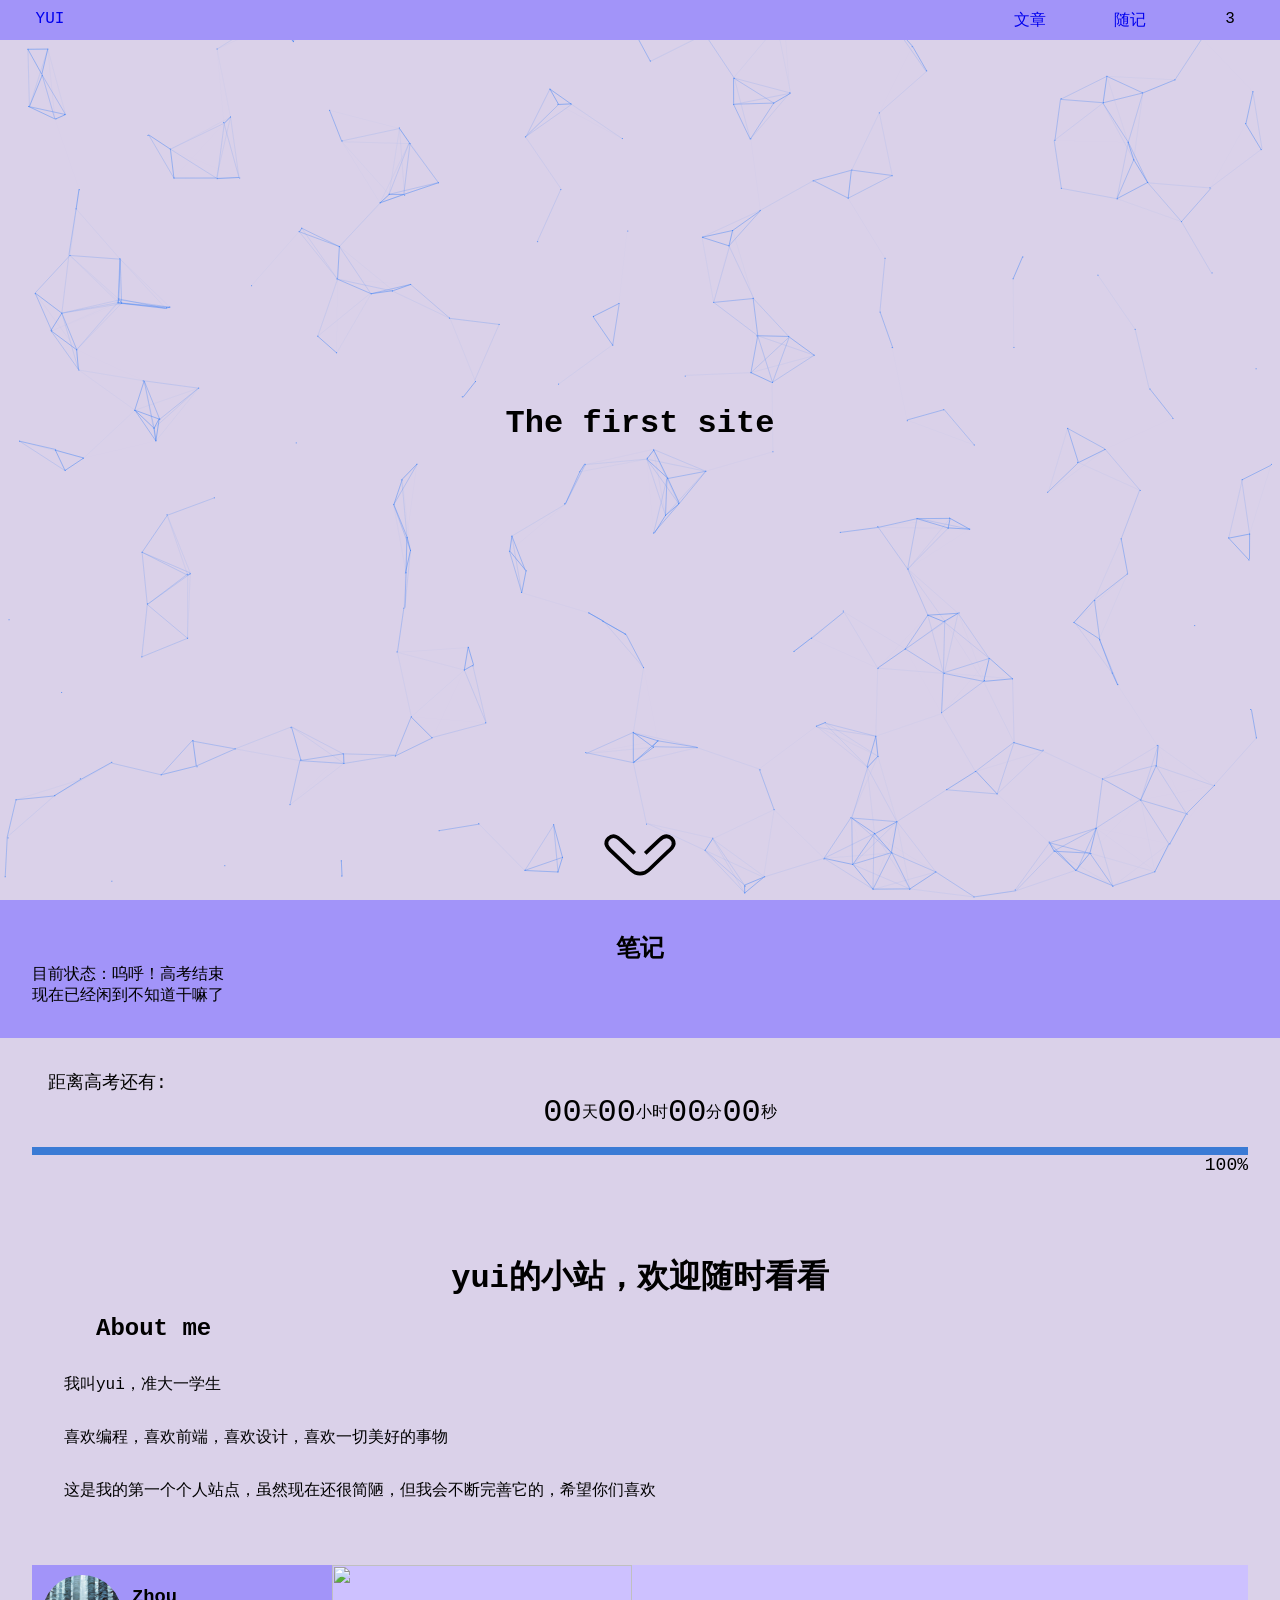
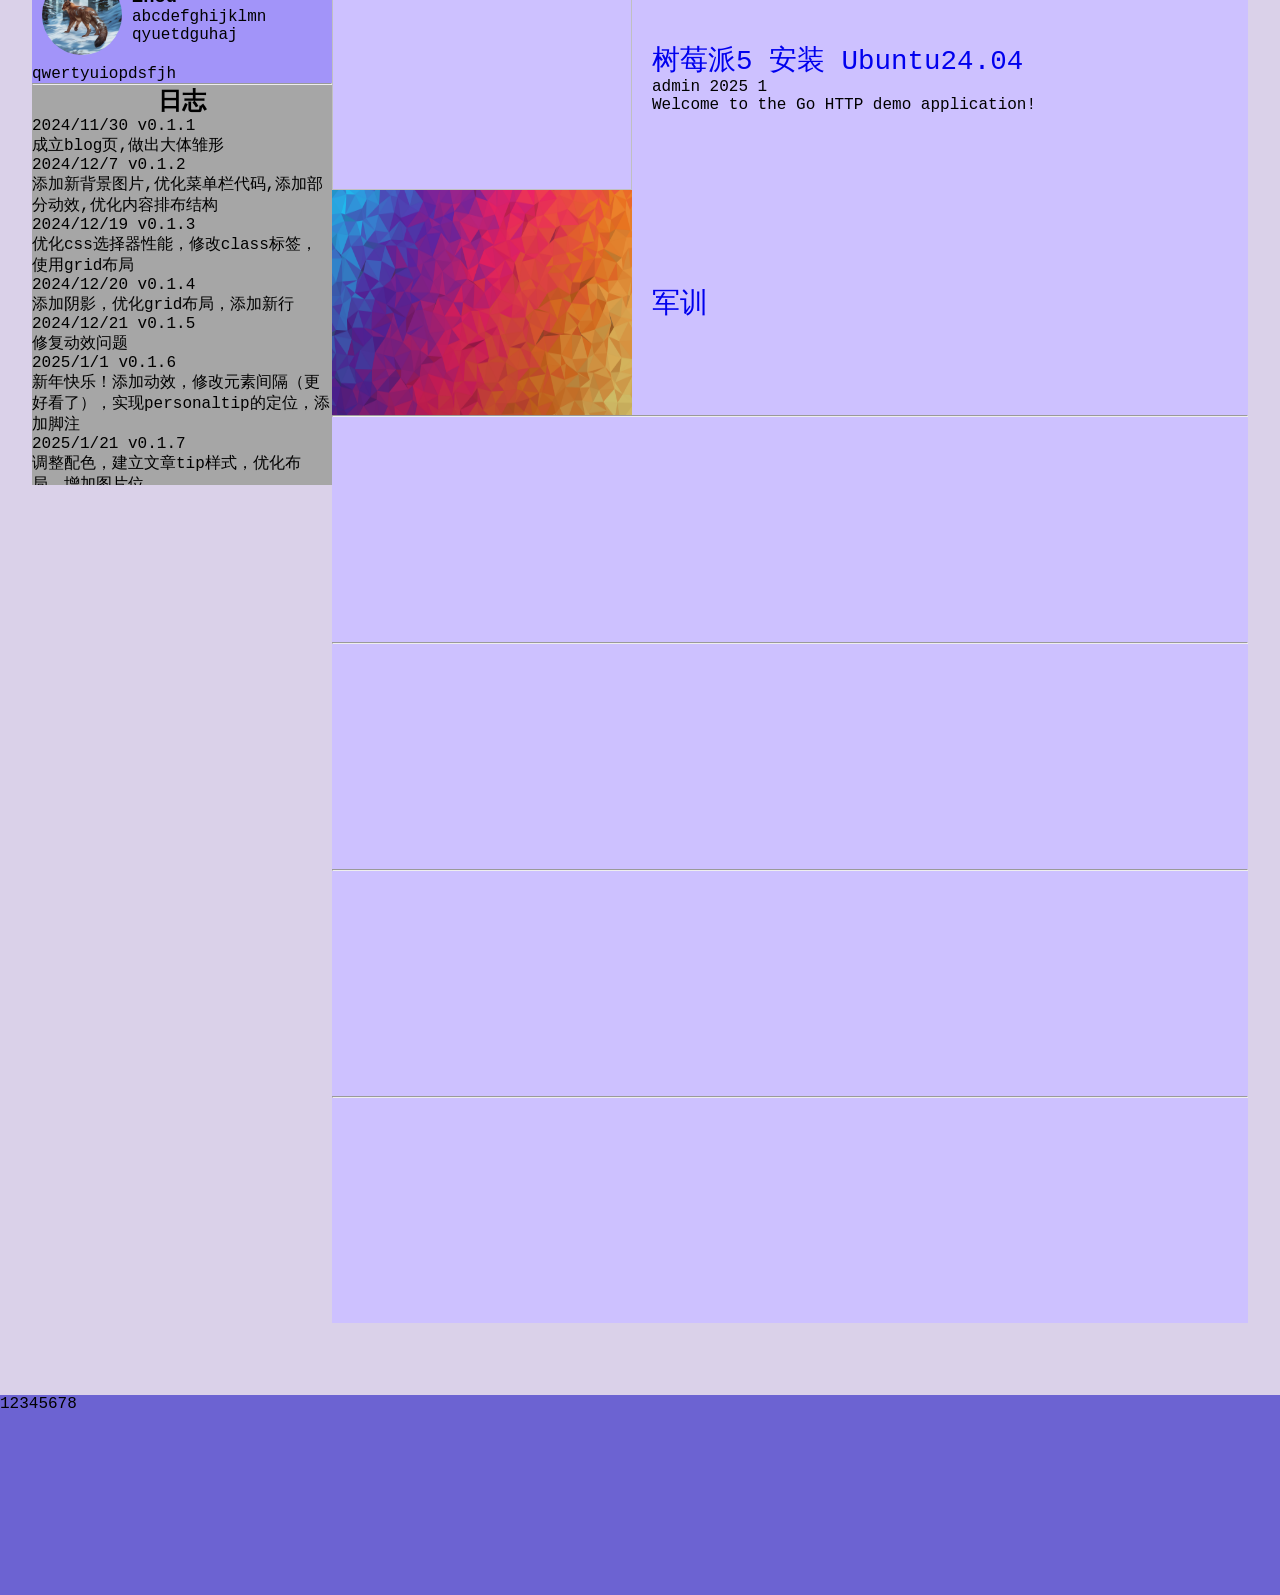
==== commit 7dd1cc1e: "16" ====
--- a/index.html
+++ b/index.html
@@ -144,12 +144,12 @@
 
                 <div class="post-tip tip">
                     <div class="post_img">
-                        <a href="/Posts/2026-9-18.html">
+                        <a href="/Posts/2026-9-18/2026-9-18.html">
                             <img class="post_img" src="/img/background-by-lowpoly.png">
                         </a>
                     </div>
                     <div class="post_info">
-                        <a class="post_title" href="/Posts/2026-9-18.html">军训</a>
+                        <a class="post_title" href="/Posts/2026-9-18/2026-9-18.html">军训</a>
                     </div>
                 </div>
                 <hr>
